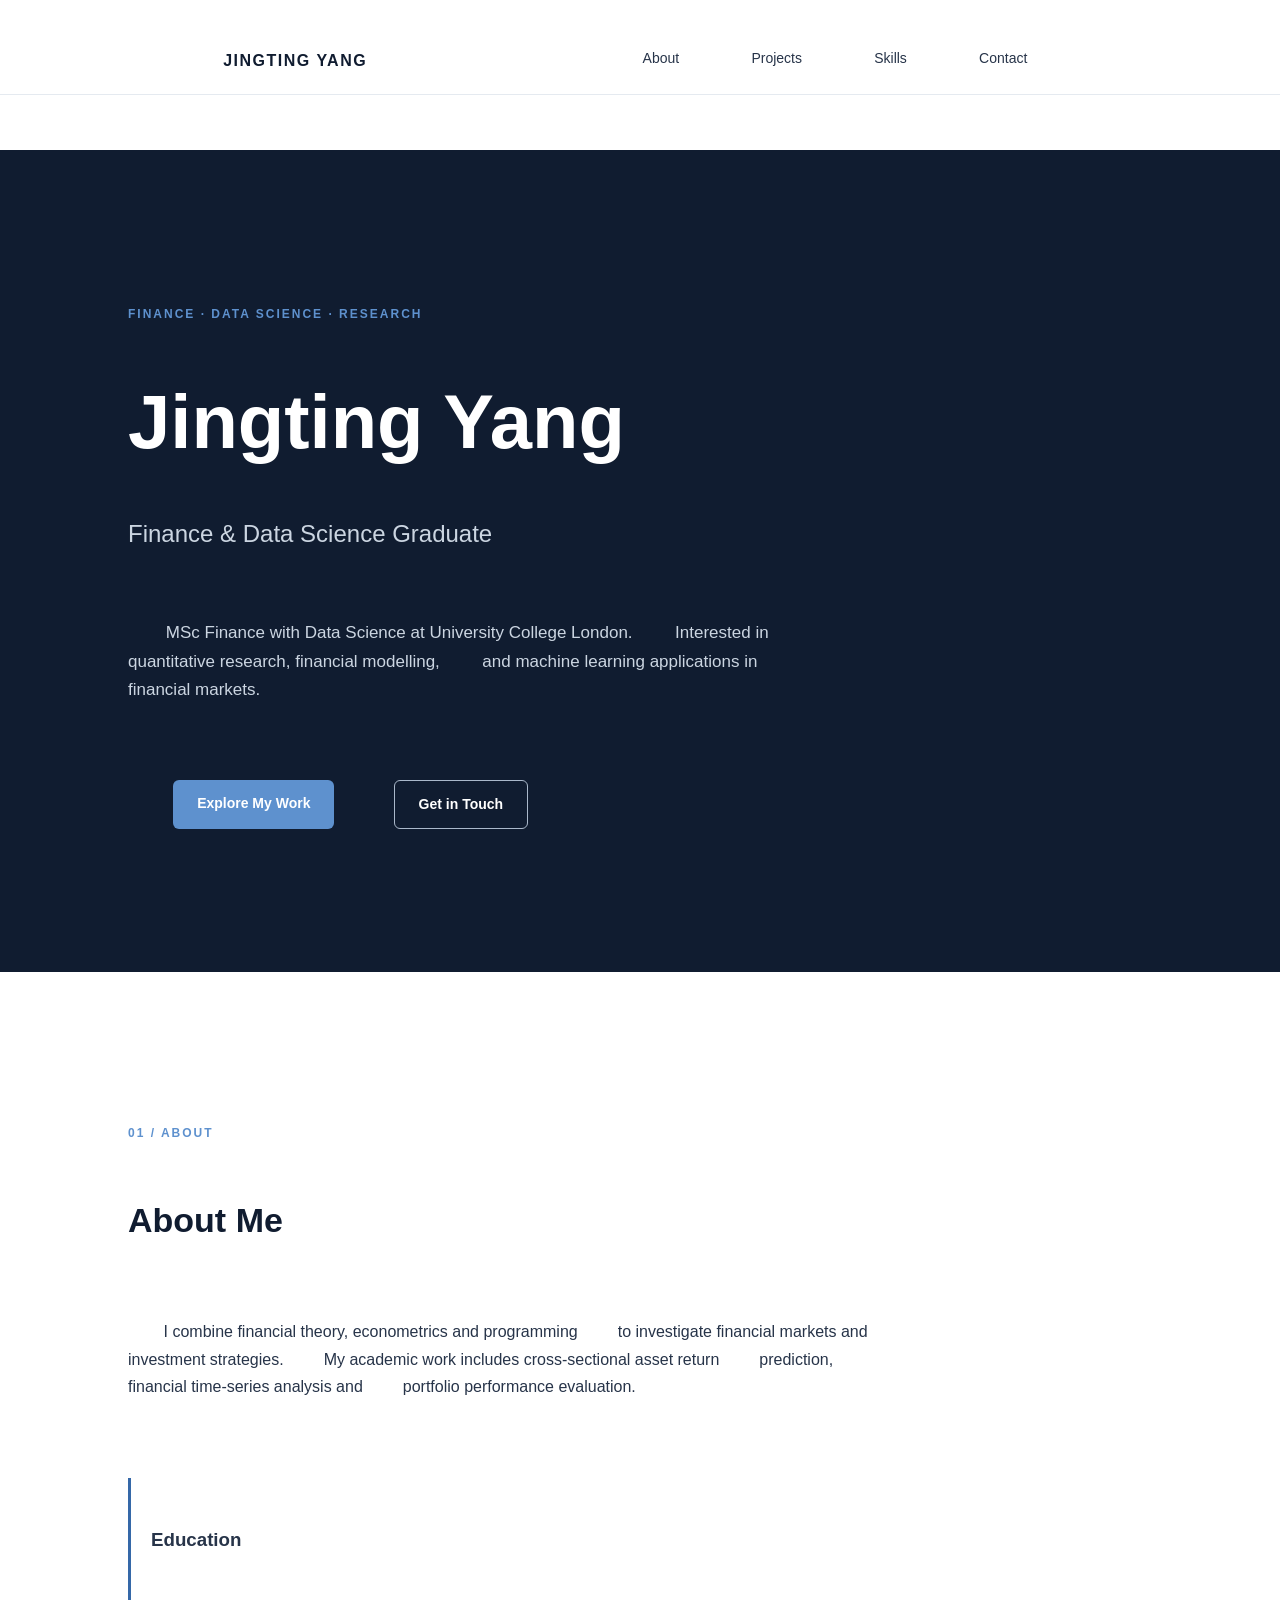
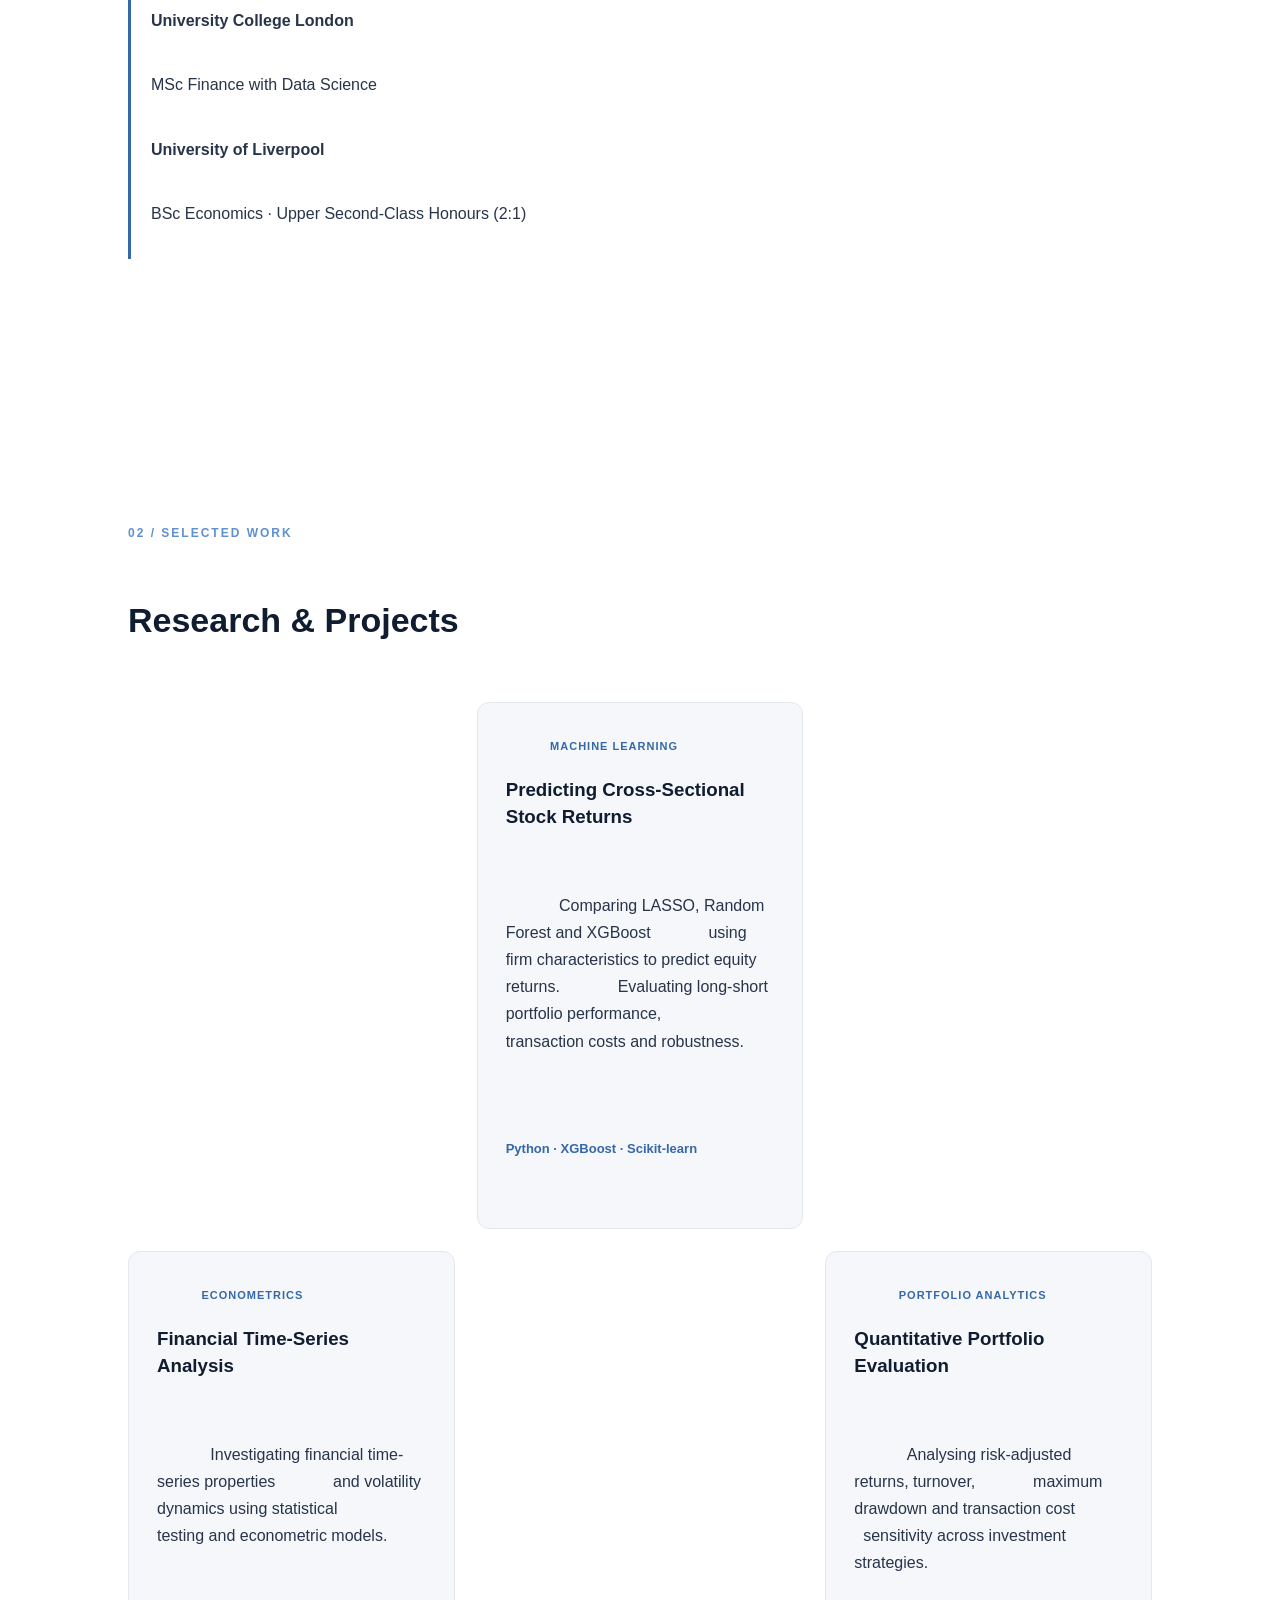
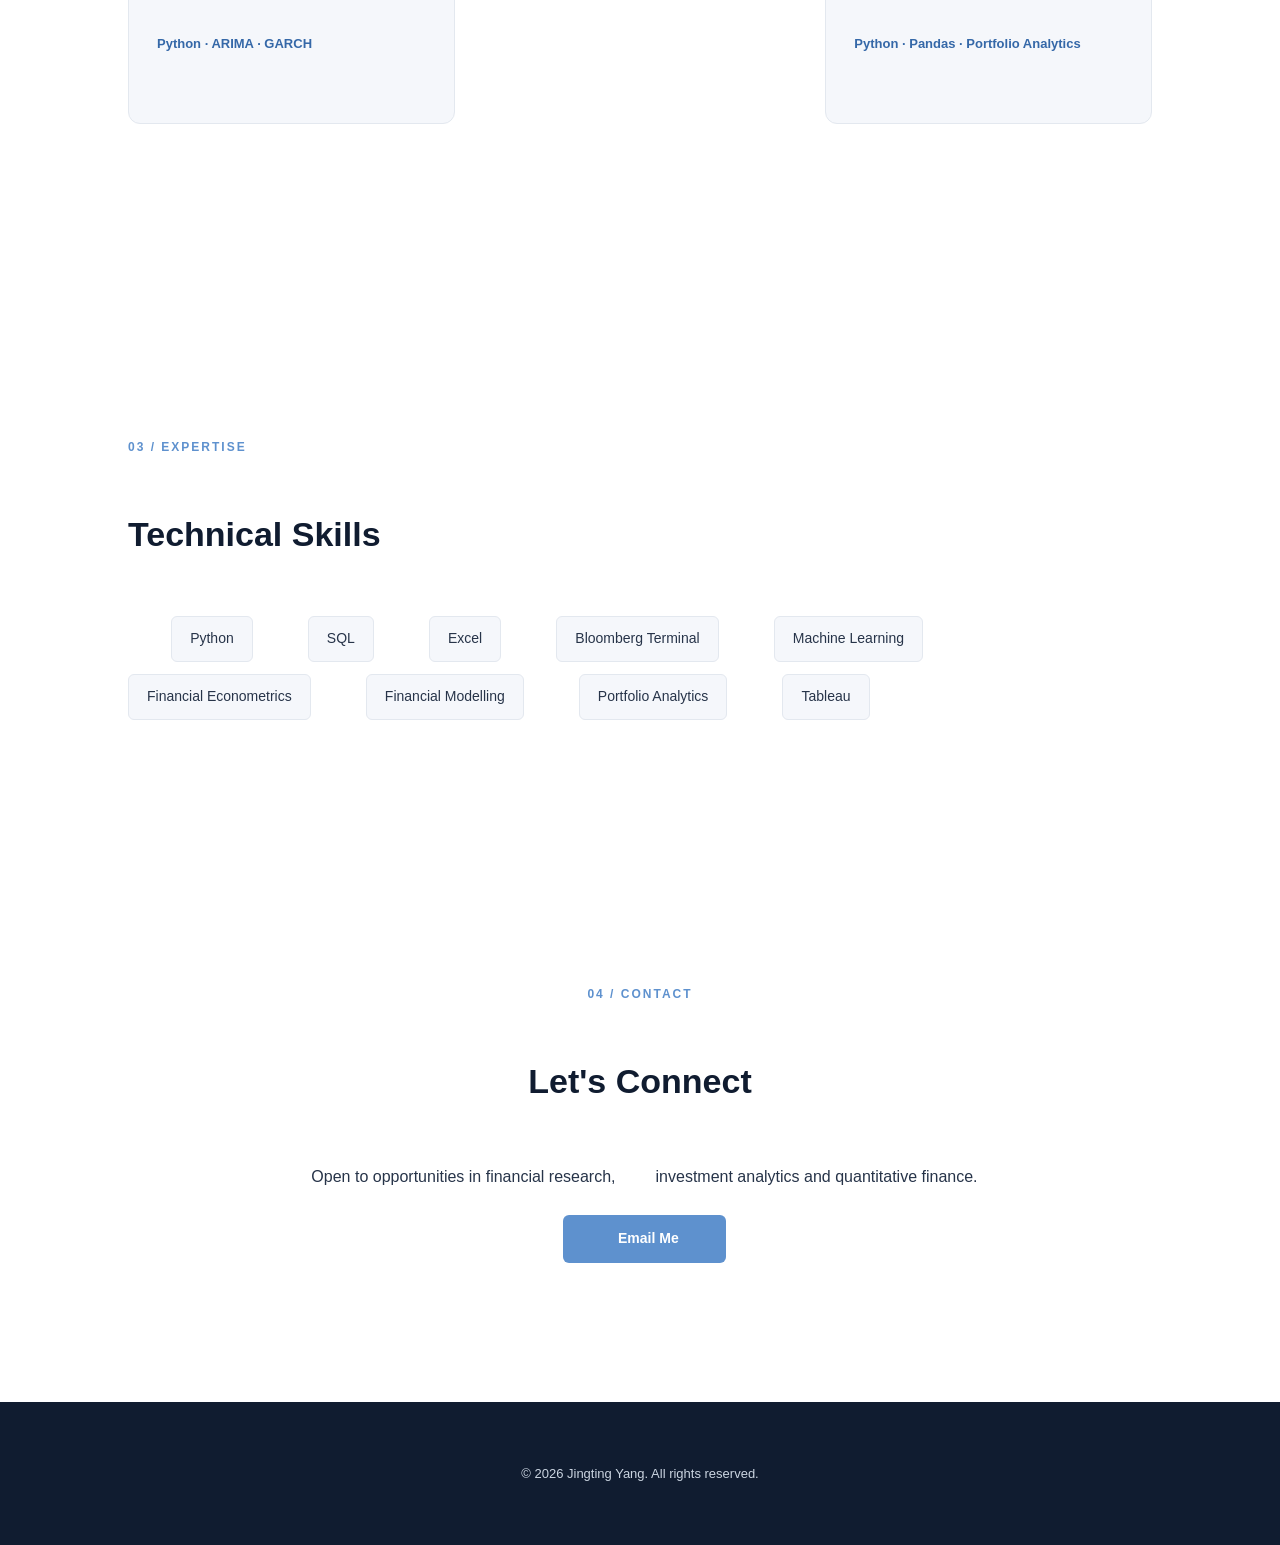
==== index.html @ b9dc1b31 "Add files via upload" ====
<!DOCTYPE html>
<html lang="en">
<head>
  <meta charset="UTF-8">
  <meta name="viewport" content="width=device-width, initial-scale=1.0">
  <meta name="description" content="Jingting Yang | Finance and Data Science Portfolio">
  <title>Jingting Yang | Finance & Data Science</title>
  <link rel="stylesheet" href="style.css">
</head>

<body>
  <header class="navbar">
    <a class="logo" href="#home">JINGTING YANG</a>
    <nav>
      <a href="#about">About</a>
      <a href="#projects">Projects</a>
      <a href="#skills">Skills</a>
      <a href="#contact">Contact</a>
    </nav>
  </header>

  <main>
    <section id="home" class="hero">
      <p class="eyebrow">FINANCE · DATA SCIENCE · RESEARCH</p>
      <h1>Jingting Yang</h1>
      <h2>Finance & Data Science Graduate</h2>
      <p class="intro">
        MSc Finance with Data Science at University College London.
        Interested in quantitative research, financial modelling,
        and machine learning applications in financial markets.
      </p>
      <div class="actions">
        <a class="button primary" href="#projects">Explore My Work</a>
        <a class="button secondary" href="#contact">Get in Touch</a>
      </div>
    </section>

    <section id="about" class="section">
      <p class="eyebrow">01 / ABOUT</p>
      <h2>About Me</h2>
      <p>
        I combine financial theory, econometrics and programming
        to investigate financial markets and investment strategies.
        My academic work includes cross-sectional asset return
        prediction, financial time-series analysis and
        portfolio performance evaluation.
      </p>
      <div class="education">
        <h3>Education</h3>
        <p><strong>University College London</strong></p>
        <p>MSc Finance with Data Science</p>
        <p><strong>University of Liverpool</strong></p>
        <p>BSc Economics · Upper Second-Class Honours (2:1)</p>
      </div>
    </section>

    <section id="projects" class="section">
      <p class="eyebrow">02 / SELECTED WORK</p>
      <h2>Research & Projects</h2>
      <div class="project-grid">

        <article class="project-card">
          <span class="tag">MACHINE LEARNING</span>
          <h3>Predicting Cross-Sectional Stock Returns</h3>
          <p>
            Comparing LASSO, Random Forest and XGBoost
            using firm characteristics to predict equity returns.
            Evaluating long-short portfolio performance,
            transaction costs and robustness.
          </p>
          <p class="tech">Python · XGBoost · Scikit-learn</p>
        </article>

        <article class="project-card">
          <span class="tag">ECONOMETRICS</span>
          <h3>Financial Time-Series Analysis</h3>
          <p>
            Investigating financial time-series properties
            and volatility dynamics using statistical
            testing and econometric models.
          </p>
          <p class="tech">Python · ARIMA · GARCH</p>
        </article>

        <article class="project-card">
          <span class="tag">PORTFOLIO ANALYTICS</span>
          <h3>Quantitative Portfolio Evaluation</h3>
          <p>
            Analysing risk-adjusted returns, turnover,
            maximum drawdown and transaction cost
            sensitivity across investment strategies.
          </p>
          <p class="tech">Python · Pandas · Portfolio Analytics</p>
        </article>

      </div>
    </section>

    <section id="skills" class="section">
      <p class="eyebrow">03 / EXPERTISE</p>
      <h2>Technical Skills</h2>
      <div class="skills">
        <span>Python</span>
        <span>SQL</span>
        <span>Excel</span>
        <span>Bloomberg Terminal</span>
        <span>Machine Learning</span>
        <span>Financial Econometrics</span>
        <span>Financial Modelling</span>
        <span>Portfolio Analytics</span>
        <span>Tableau</span>
      </div>
    </section>

    <section id="contact" class="section contact">
      <p class="eyebrow">04 / CONTACT</p>
      <h2>Let's Connect</h2>
      <p>
        Open to opportunities in financial research,
        investment analytics and quantitative finance.
      </p>
      <a class="button primary" href="mailto:ucei791@ucl.ac.uk">
        Email Me
      </a>
    </section>
  </main>

  <footer>
    <p>© 2026 Jingting Yang. All rights reserved.</p>
  </footer>
</body>
</html>
---- style.css ----
:root {
--navy: #101c30;
--blue: #3568a8;
--light: #f5f7fb;
--text: #273449;
--muted: #64748b;
}
{
box-sizing: border-box;
}
html {
scroll-behavior: smooth;
}
body {
margin: 0;
font-family: Arial, Helvetica, sans-serif;
color: var(--text);
line-height: 1.7;
background: white;
}
a {
text-decoration: none;
color: inherit;
}
.navbar {
display: flex;
justify-content: space-between;
align-items: center;
padding: 20px 8%;
background: white;
border-bottom: 1px solid #e5eaf0;
}
.logo {
font-weight: 800;
letter-spacing: 1.5px;
color: var(--navy);
}
nav {
display: flex;
gap: 25px;
}
nav a {
font-size: 14px;
}
nav a:hover {
color: var(--blue);
}
.hero {
background: var(--navy);
color: white;
padding: 115px 10%;
}
.eyebrow {
color: #5e91ce;
font-size: 12px;
font-weight: bold;
letter-spacing: 2px;
}
.hero h1 {
font-size: clamp(44px, 7vw, 76px);
margin: 12px 0 0;
line-height: 1.2;
}
.hero h2 {
font-size: 24px;
font-weight: 400;
color: #cbd5e1;
}
.intro {
max-width: 650px;
color: #cbd5e1;
font-size: 17px;
}
.actions {
display: flex;
gap: 14px;
flex-wrap: wrap;
margin-top: 30px;
}
.button {
display: inline-block;
padding: 12px 24px;
border-radius: 6px;
font-weight: 600;
font-size: 14px;
}
.primary {
background: #5e91ce;
color: white;
}
.secondary {
border: 1px solid #aab8ca;
color: white;
}
.button:hover {
opacity: 0.85;
}
.section {
padding: 85px 10%;
max-width: 1300px;
margin: auto;
}
.section h2 {
font-size: 34px;
color: var(--navy);
margin: 10px 0 25px;
}
.section > p:not(.eyebrow) {
max-width: 750px;
}
.education {
margin-top: 35px;
padding-left: 20px;
border-left: 3px solid var(--blue);
}
.education p {
margin: 5px 0;
}
.project-grid {
display: grid;
grid-template-columns: repeat(3, 1fr);
gap: 22px;
}
.project-card {
padding: 28px;
border: 1px solid #e3e8ef;
border-radius: 12px;
background: var(--light);
transition: transform 0.2s;
}
.project-card:hover {
transform: translateY(-5px);
}
.project-card h3 {
color: var(--navy);
line-height: 1.4;
}
.tag {
color: var(--blue);
font-size: 11px;
font-weight: bold;
letter-spacing: 1px;
}
.tech {
color: var(--blue);
font-size: 13px;
font-weight: bold;
}
.skills {
display: flex;
flex-wrap: wrap;
gap: 12px;
}
.skills span {
padding: 10px 18px;
background: var(--light);
border: 1px solid #e3e8ef;
border-radius: 6px;
font-size: 14px;
}
.contact {
text-align: center;
}
.contact > p:not(.eyebrow) {
margin: 0 auto 25px;
}
footer {
text-align: center;
background: var(--navy);
color: #cbd5e1;
padding: 25px;
font-size: 13px;
}
@media (max-width: 768px) {
.navbar {
flex-direction: column;
gap: 15px;
}
nav {
gap: 14px;
flex-wrap: wrap;
justify-content: center;
}
.hero {
padding: 80px 7%;
}
.section {
padding: 65px 7%;
}
.project-grid {
grid-template-columns: 1fr;
}
}
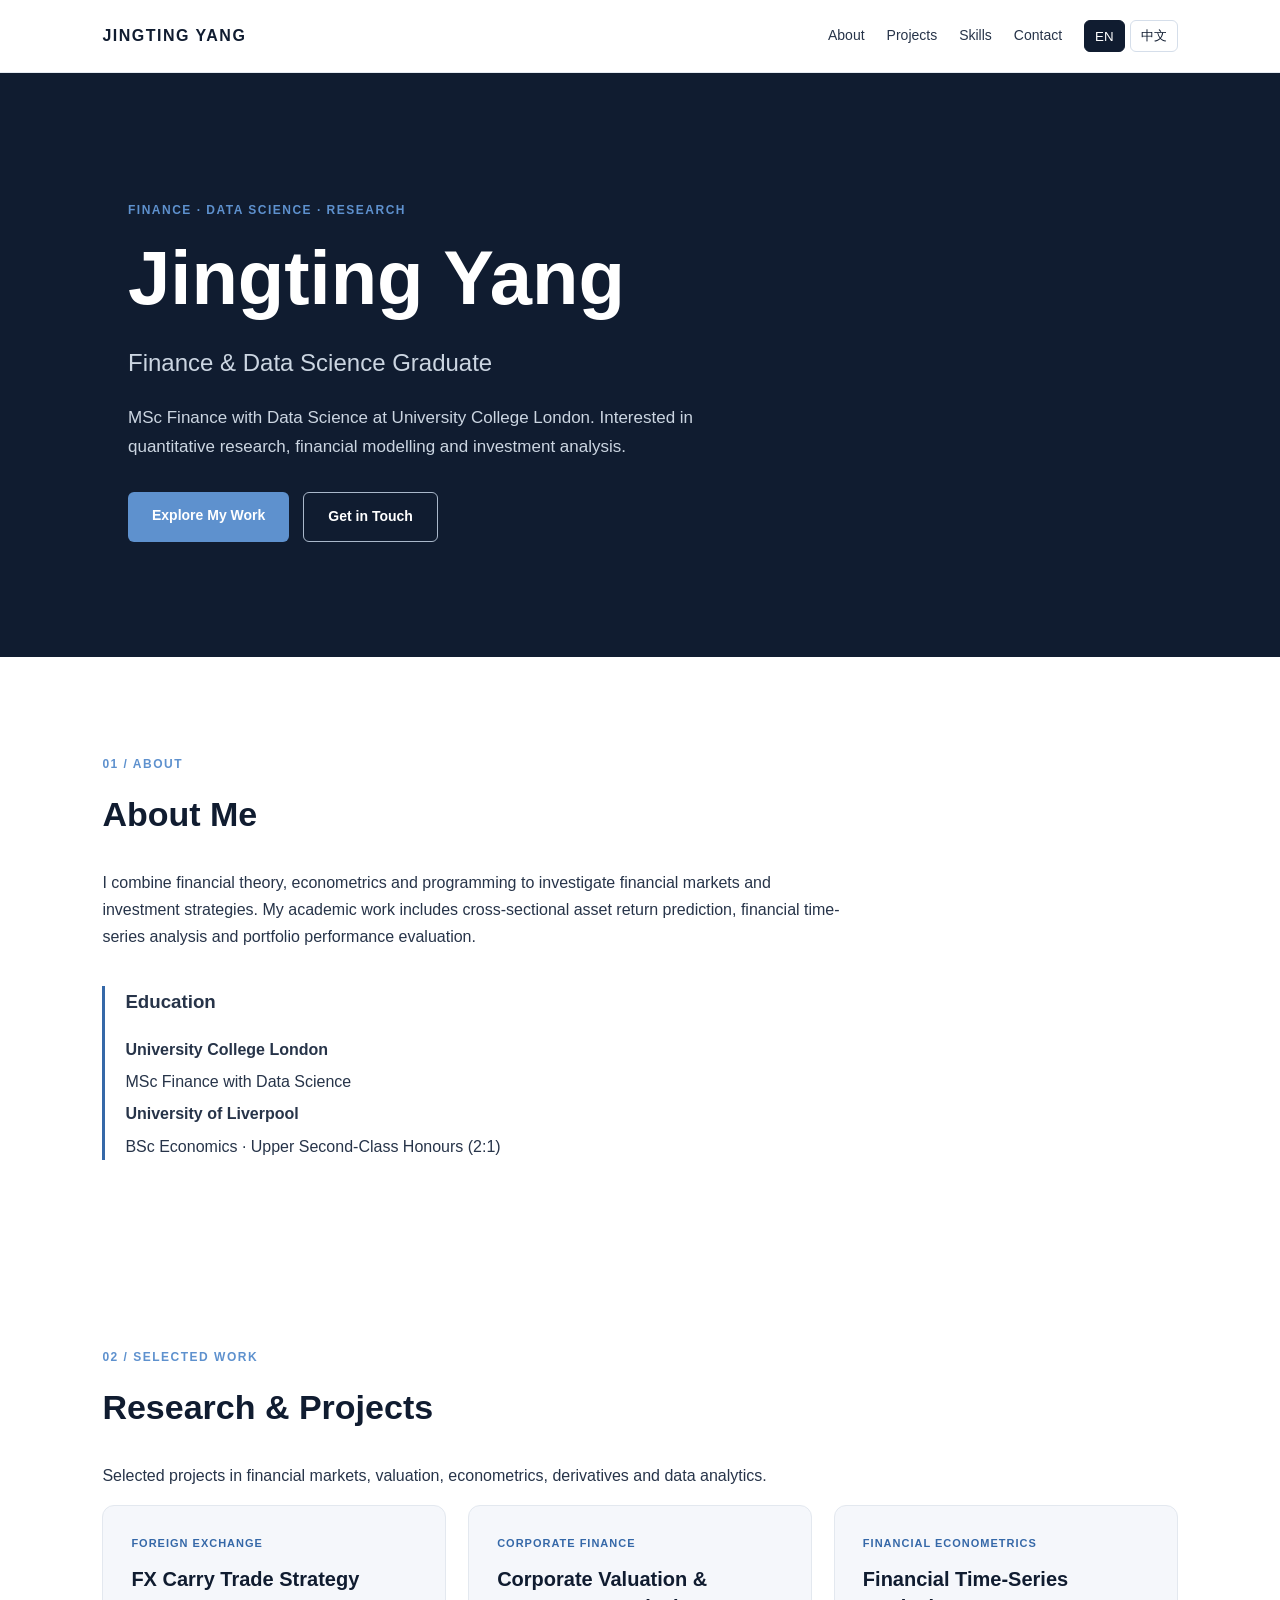
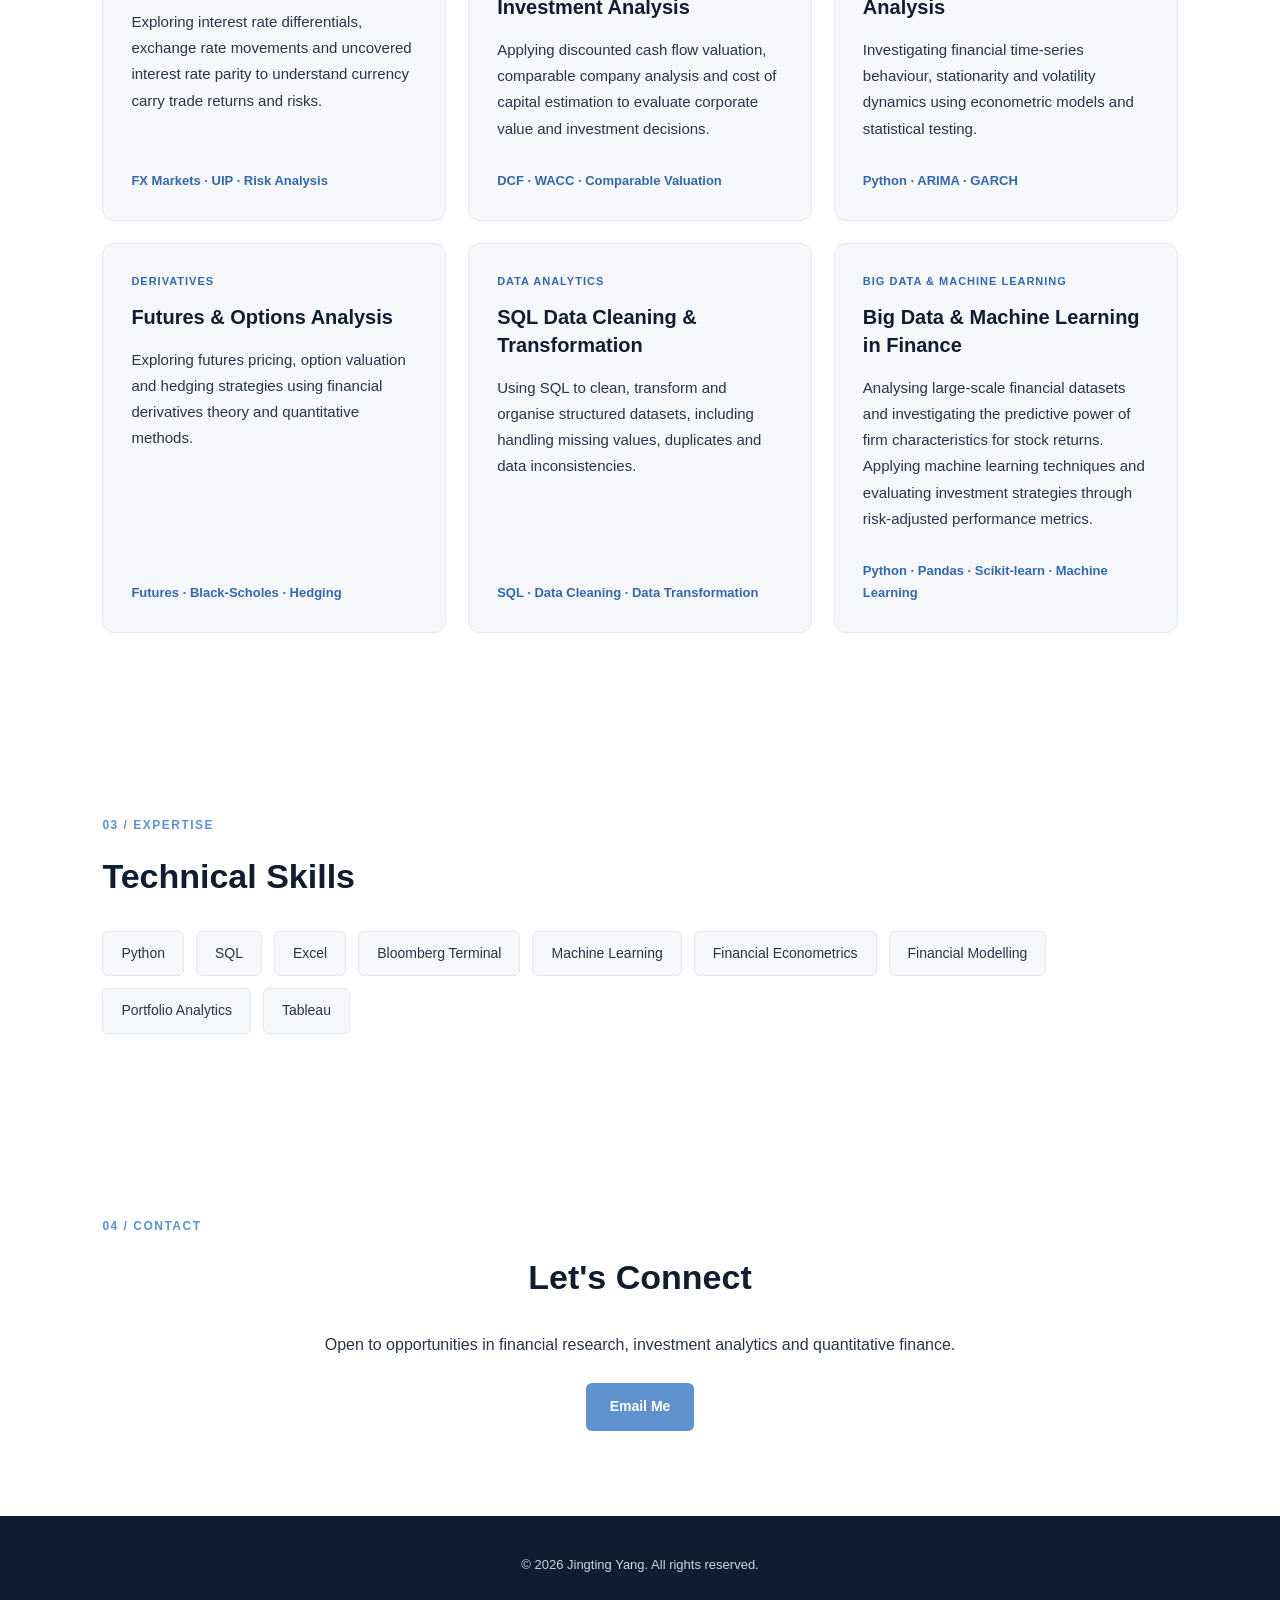
==== commit b8e29ed7: "Add files via upload" ====
--- a/index.html
+++ b/index.html
@@ -1,132 +1,118 @@
-<!DOCTYPE html>
-<html lang="en">
-<head>
-  <meta charset="UTF-8">
-  <meta name="viewport" content="width=device-width, initial-scale=1.0">
-  <meta name="description" content="Jingting Yang | Finance and Data Science Portfolio">
-  <title>Jingting Yang | Finance & Data Science</title>
-  <link rel="stylesheet" href="style.css">
-</head>
-
-<body>
-  <header class="navbar">
-    <a class="logo" href="#home">JINGTING YANG</a>
-    <nav>
-      <a href="#about">About</a>
-      <a href="#projects">Projects</a>
-      <a href="#skills">Skills</a>
-      <a href="#contact">Contact</a>
-    </nav>
-  </header>
-
-  <main>
-    <section id="home" class="hero">
-      <p class="eyebrow">FINANCE · DATA SCIENCE · RESEARCH</p>
-      <h1>Jingting Yang</h1>
-      <h2>Finance & Data Science Graduate</h2>
-      <p class="intro">
-        MSc Finance with Data Science at University College London.
-        Interested in quantitative research, financial modelling,
-        and machine learning applications in financial markets.
-      </p>
-      <div class="actions">
-        <a class="button primary" href="#projects">Explore My Work</a>
-        <a class="button secondary" href="#contact">Get in Touch</a>
-      </div>
-    </section>
-
-    <section id="about" class="section">
-      <p class="eyebrow">01 / ABOUT</p>
-      <h2>About Me</h2>
-      <p>
-        I combine financial theory, econometrics and programming
-        to investigate financial markets and investment strategies.
-        My academic work includes cross-sectional asset return
-        prediction, financial time-series analysis and
-        portfolio performance evaluation.
-      </p>
-      <div class="education">
-        <h3>Education</h3>
-        <p><strong>University College London</strong></p>
-        <p>MSc Finance with Data Science</p>
-        <p><strong>University of Liverpool</strong></p>
-        <p>BSc Economics · Upper Second-Class Honours (2:1)</p>
-      </div>
-    </section>
-
-    <section id="projects" class="section">
-      <p class="eyebrow">02 / SELECTED WORK</p>
-      <h2>Research & Projects</h2>
-      <div class="project-grid">
-
-        <article class="project-card">
-          <span class="tag">MACHINE LEARNING</span>
-          <h3>Predicting Cross-Sectional Stock Returns</h3>
-          <p>
-            Comparing LASSO, Random Forest and XGBoost
-            using firm characteristics to predict equity returns.
-            Evaluating long-short portfolio performance,
-            transaction costs and robustness.
-          </p>
-          <p class="tech">Python · XGBoost · Scikit-learn</p>
-        </article>
-
-        <article class="project-card">
-          <span class="tag">ECONOMETRICS</span>
-          <h3>Financial Time-Series Analysis</h3>
-          <p>
-            Investigating financial time-series properties
-            and volatility dynamics using statistical
-            testing and econometric models.
-          </p>
-          <p class="tech">Python · ARIMA · GARCH</p>
-        </article>
-
-        <article class="project-card">
-          <span class="tag">PORTFOLIO ANALYTICS</span>
-          <h3>Quantitative Portfolio Evaluation</h3>
-          <p>
-            Analysing risk-adjusted returns, turnover,
-            maximum drawdown and transaction cost
-            sensitivity across investment strategies.
-          </p>
-          <p class="tech">Python · Pandas · Portfolio Analytics</p>
-        </article>
-
-      </div>
-    </section>
-
-    <section id="skills" class="section">
-      <p class="eyebrow">03 / EXPERTISE</p>
-      <h2>Technical Skills</h2>
-      <div class="skills">
-        <span>Python</span>
-        <span>SQL</span>
-        <span>Excel</span>
-        <span>Bloomberg Terminal</span>
-        <span>Machine Learning</span>
-        <span>Financial Econometrics</span>
-        <span>Financial Modelling</span>
-        <span>Portfolio Analytics</span>
-        <span>Tableau</span>
-      </div>
-    </section>
-
-    <section id="contact" class="section contact">
-      <p class="eyebrow">04 / CONTACT</p>
-      <h2>Let's Connect</h2>
-      <p>
-        Open to opportunities in financial research,
-        investment analytics and quantitative finance.
-      </p>
-      <a class="button primary" href="mailto:ucei791@ucl.ac.uk">
-        Email Me
-      </a>
-    </section>
-  </main>
-
-  <footer>
-    <p>© 2026 Jingting Yang. All rights reserved.</p>
-  </footer>
-</body>
-</html>+<!DOCTYPE html>
+<html lang="en">
+<head>
+  <meta charset="UTF-8">
+  <meta name="viewport" content="width=device-width, initial-scale=1.0">
+  <meta name="description" content="Jingting Yang | Finance and Data Science Portfolio">
+  <title>Jingting Yang | Finance & Data Science</title>
+  <link rel="stylesheet" href="style.css">
+  <script src="lang.js" defer></script>
+</head>
+<body>
+  <header class="navbar">
+    <a class="logo" href="#home" data-i18n="logo">JINGTING YANG</a>
+    <nav aria-label="Main navigation">
+      <a href="#about" data-i18n="navAbout">About</a>
+      <a href="#projects" data-i18n="navProjects">Projects</a>
+      <a href="#skills" data-i18n="navSkills">Skills</a>
+      <a href="#contact" data-i18n="navContact">Contact</a>
+      <div class="language-switch" aria-label="Language selection">
+        <button type="button" data-lang="en" onclick="switchLanguage('en')">EN</button>
+        <button type="button" data-lang="zh" onclick="switchLanguage('zh')">中文</button>
+      </div>
+    </nav>
+  </header>
+
+  <main>
+    <section id="home" class="hero">
+      <p class="eyebrow" data-i18n="heroEyebrow">FINANCE · DATA SCIENCE · RESEARCH</p>
+      <h1 data-i18n="heroTitle">Jingting Yang</h1>
+      <h2 data-i18n="heroSubtitle">Finance & Data Science Graduate</h2>
+      <p class="intro" data-i18n="heroDescription">MSc Finance with Data Science at University College London. Interested in quantitative research, financial modelling and investment analysis.</p>
+      <div class="actions">
+        <a class="button primary" href="#projects" data-i18n="explore">Explore My Work</a>
+        <a class="button secondary" href="#contact" data-i18n="getInTouch">Get in Touch</a>
+      </div>
+    </section>
+
+    <section id="about" class="section">
+      <p class="eyebrow" data-i18n="aboutEyebrow">01 / ABOUT</p>
+      <h2 data-i18n="aboutTitle">About Me</h2>
+      <p data-i18n="aboutDescription">I combine financial theory, econometrics and programming to investigate financial markets and investment strategies. My academic work includes cross-sectional asset return prediction, financial time-series analysis and portfolio performance evaluation.</p>
+      <div class="education">
+        <h3 data-i18n="educationTitle">Education</h3>
+        <p><strong data-i18n="ucl">University College London</strong></p>
+        <p data-i18n="uclDegree">MSc Finance with Data Science</p>
+        <p><strong data-i18n="liverpool">University of Liverpool</strong></p>
+        <p data-i18n="liverpoolDegree">BSc Economics · Upper Second-Class Honours (2:1)</p>
+      </div>
+    </section>
+
+    <section id="projects" class="section">
+      <p class="eyebrow" data-i18n="projectsEyebrow">02 / SELECTED WORK</p>
+      <h2 data-i18n="projectsTitle">Research & Projects</h2>
+      <p class="section-description" data-i18n="projectsDescription">Selected projects in financial markets, valuation, econometrics, derivatives and data analytics.</p>
+      <div class="project-grid">
+        <article class="project-card">
+          <span class="tag" data-i18n="carryTag">FOREIGN EXCHANGE</span>
+          <h3 data-i18n="carryTitle">FX Carry Trade Strategy</h3>
+          <p class="project-description" data-i18n="carryDescription">Exploring interest rate differentials, exchange rate movements and uncovered interest rate parity to understand currency carry trade returns and risks.</p>
+          <p class="tech" data-i18n="carryTech">FX Markets · UIP · Risk Analysis</p>
+        </article>
+        <article class="project-card">
+          <span class="tag" data-i18n="valuationTag">CORPORATE FINANCE</span>
+          <h3 data-i18n="valuationTitle">Corporate Valuation & Investment Analysis</h3>
+          <p class="project-description" data-i18n="valuationDescription">Applying discounted cash flow valuation, comparable company analysis and cost of capital estimation to evaluate corporate value and investment decisions.</p>
+          <p class="tech" data-i18n="valuationTech">DCF · WACC · Comparable Valuation</p>
+        </article>
+        <article class="project-card">
+          <span class="tag" data-i18n="timeTag">FINANCIAL ECONOMETRICS</span>
+          <h3 data-i18n="timeTitle">Financial Time-Series Analysis</h3>
+          <p class="project-description" data-i18n="timeDescription">Investigating financial time-series behaviour, stationarity and volatility dynamics using econometric models and statistical testing.</p>
+          <p class="tech" data-i18n="timeTech">Python · ARIMA · GARCH</p>
+        </article>
+        <article class="project-card">
+          <span class="tag" data-i18n="derivativesTag">DERIVATIVES</span>
+          <h3 data-i18n="derivativesTitle">Futures & Options Analysis</h3>
+          <p class="project-description" data-i18n="derivativesDescription">Exploring futures pricing, option valuation and hedging strategies using financial derivatives theory and quantitative methods.</p>
+          <p class="tech" data-i18n="derivativesTech">Futures · Black-Scholes · Hedging</p>
+        </article>
+        <article class="project-card">
+          <span class="tag" data-i18n="sqlTag">DATA ANALYTICS</span>
+          <h3 data-i18n="sqlTitle">SQL Data Cleaning & Transformation</h3>
+          <p class="project-description" data-i18n="sqlDescription">Using SQL to clean, transform and organise structured datasets, including handling missing values, duplicates and data inconsistencies.</p>
+          <p class="tech" data-i18n="sqlTech">SQL · Data Cleaning · Data Transformation</p>
+        </article>
+        <article class="project-card">
+          <span class="tag" data-i18n="bigTag">BIG DATA & MACHINE LEARNING</span>
+          <h3 data-i18n="bigTitle">Big Data & Machine Learning in Finance</h3>
+          <p class="project-description" data-i18n="bigDescription">Analysing large-scale financial datasets and investigating the predictive power of firm characteristics for stock returns. Applying machine learning techniques and evaluating investment strategies through risk-adjusted performance metrics.</p>
+          <p class="tech" data-i18n="bigTech">Python · Pandas · Scikit-learn · Machine Learning</p>
+        </article>
+      </div>
+    </section>
+
+    <section id="skills" class="section">
+      <p class="eyebrow" data-i18n="skillsEyebrow">03 / EXPERTISE</p>
+      <h2 data-i18n="skillsTitle">Technical Skills</h2>
+      <div class="skills">
+        <span>Python</span><span>SQL</span><span>Excel</span>
+        <span data-i18n="skillBloomberg">Bloomberg Terminal</span>
+        <span data-i18n="skillML">Machine Learning</span>
+        <span data-i18n="skillEconometrics">Financial Econometrics</span>
+        <span data-i18n="skillModelling">Financial Modelling</span>
+        <span data-i18n="skillPortfolio">Portfolio Analytics</span>
+        <span>Tableau</span>
+      </div>
+    </section>
+
+    <section id="contact" class="section contact">
+      <p class="eyebrow" data-i18n="contactEyebrow">04 / CONTACT</p>
+      <h2 data-i18n="contactTitle">Let's Connect</h2>
+      <p data-i18n="contactDescription">Open to opportunities in financial research, investment analytics and quantitative finance.</p>
+      <a class="button primary" href="mailto:ucei791@ucl.ac.uk" data-i18n="emailMe">Email Me</a>
+    </section>
+  </main>
+  <footer><p data-i18n="footer">© 2026 Jingting Yang. All rights reserved.</p></footer>
+</body>
+</html>
--- a/style.css
+++ b/style.css
@@ -1,193 +1,45 @@
-:root {
---navy: #101c30;
---blue: #3568a8;
---light: #f5f7fb;
---text: #273449;
---muted: #64748b;
-}
-{
-box-sizing: border-box;
-}
-html {
-scroll-behavior: smooth;
-}
-body {
-margin: 0;
-font-family: Arial, Helvetica, sans-serif;
-color: var(--text);
-line-height: 1.7;
-background: white;
-}
-a {
-text-decoration: none;
-color: inherit;
-}
-.navbar {
-display: flex;
-justify-content: space-between;
-align-items: center;
-padding: 20px 8%;
-background: white;
-border-bottom: 1px solid #e5eaf0;
-}
-.logo {
-font-weight: 800;
-letter-spacing: 1.5px;
-color: var(--navy);
-}
-nav {
-display: flex;
-gap: 25px;
-}
-nav a {
-font-size: 14px;
-}
-nav a:hover {
-color: var(--blue);
-}
-.hero {
-background: var(--navy);
-color: white;
-padding: 115px 10%;
-}
-.eyebrow {
-color: #5e91ce;
-font-size: 12px;
-font-weight: bold;
-letter-spacing: 2px;
-}
-.hero h1 {
-font-size: clamp(44px, 7vw, 76px);
-margin: 12px 0 0;
-line-height: 1.2;
-}
-.hero h2 {
-font-size: 24px;
-font-weight: 400;
-color: #cbd5e1;
-}
-.intro {
-max-width: 650px;
-color: #cbd5e1;
-font-size: 17px;
-}
-.actions {
-display: flex;
-gap: 14px;
-flex-wrap: wrap;
-margin-top: 30px;
-}
-.button {
-display: inline-block;
-padding: 12px 24px;
-border-radius: 6px;
-font-weight: 600;
-font-size: 14px;
-}
-.primary {
-background: #5e91ce;
-color: white;
-}
-.secondary {
-border: 1px solid #aab8ca;
-color: white;
-}
-.button:hover {
-opacity: 0.85;
-}
-.section {
-padding: 85px 10%;
-max-width: 1300px;
-margin: auto;
-}
-.section h2 {
-font-size: 34px;
-color: var(--navy);
-margin: 10px 0 25px;
-}
-.section > p:not(.eyebrow) {
-max-width: 750px;
-}
-.education {
-margin-top: 35px;
-padding-left: 20px;
-border-left: 3px solid var(--blue);
-}
-.education p {
-margin: 5px 0;
-}
-.project-grid {
-display: grid;
-grid-template-columns: repeat(3, 1fr);
-gap: 22px;
-}
-.project-card {
-padding: 28px;
-border: 1px solid #e3e8ef;
-border-radius: 12px;
-background: var(--light);
-transition: transform 0.2s;
-}
-.project-card:hover {
-transform: translateY(-5px);
-}
-.project-card h3 {
-color: var(--navy);
-line-height: 1.4;
-}
-.tag {
-color: var(--blue);
-font-size: 11px;
-font-weight: bold;
-letter-spacing: 1px;
-}
-.tech {
-color: var(--blue);
-font-size: 13px;
-font-weight: bold;
-}
-.skills {
-display: flex;
-flex-wrap: wrap;
-gap: 12px;
-}
-.skills span {
-padding: 10px 18px;
-background: var(--light);
-border: 1px solid #e3e8ef;
-border-radius: 6px;
-font-size: 14px;
-}
-.contact {
-text-align: center;
-}
-.contact > p:not(.eyebrow) {
-margin: 0 auto 25px;
-}
-footer {
-text-align: center;
-background: var(--navy);
-color: #cbd5e1;
-padding: 25px;
-font-size: 13px;
-}
-@media (max-width: 768px) {
-.navbar {
-flex-direction: column;
-gap: 15px;
-}
-nav {
-gap: 14px;
-flex-wrap: wrap;
-justify-content: center;
-}
-.hero {
-padding: 80px 7%;
-}
-.section {
-padding: 65px 7%;
-}
-.project-grid {
-grid-template-columns: 1fr;
-}
-}+:root { --navy:#101c30; --blue:#3568a8; --light:#f5f7fb; --text:#273449; --muted:#64748b; }
+* { box-sizing:border-box; }
+html { scroll-behavior:smooth; }
+body { margin:0; font-family:Arial,"Microsoft YaHei","PingFang SC",sans-serif; color:var(--text); line-height:1.7; background:white; }
+a { text-decoration:none; color:inherit; }
+.navbar { display:flex; justify-content:space-between; align-items:center; gap:18px; padding:20px 8%; background:white; border-bottom:1px solid #e5eaf0; }
+.logo { font-weight:800; letter-spacing:1.5px; color:var(--navy); }
+nav { display:flex; gap:22px; align-items:center; flex-wrap:wrap; }
+nav a { font-size:14px; }
+nav a:hover { color:var(--blue); }
+.language-switch { display:flex; gap:5px; }
+.language-switch button { padding:6px 10px; border:1px solid #d5deea; border-radius:6px; background:white; color:var(--navy); cursor:pointer; }
+.language-switch button.active { background:var(--navy); color:white; border-color:var(--navy); }
+.hero { background:var(--navy); color:white; padding:115px 10%; }
+.eyebrow { color:#5e91ce; font-size:12px; font-weight:bold; letter-spacing:1.5px; }
+.hero h1 { font-size:clamp(44px,7vw,76px); margin:12px 0 0; line-height:1.2; }
+.hero h2 { font-size:24px; font-weight:400; color:#cbd5e1; }
+.intro { max-width:650px; color:#cbd5e1; font-size:17px; }
+p { text-align:left; letter-spacing:normal; word-spacing:normal; white-space:normal; overflow-wrap:break-word; }
+.actions { display:flex; gap:14px; flex-wrap:wrap; margin-top:30px; }
+.button { display:inline-block; padding:12px 24px; border-radius:6px; font-weight:600; font-size:14px; }
+.primary { background:#5e91ce; color:white; }
+.secondary { border:1px solid #aab8ca; color:white; }
+.button:hover { opacity:.85; }
+.section { padding:85px 8%; max-width:1300px; margin:auto; }
+.section h2 { font-size:34px; color:var(--navy); margin:10px 0 25px; }
+.section > p:not(.eyebrow) { max-width:750px; }
+.education { margin-top:35px; padding-left:20px; border-left:3px solid var(--blue); }
+.education p { margin:5px 0; }
+.project-grid { display:grid; grid-template-columns:repeat(3,minmax(0,1fr)); gap:22px; align-items:stretch; }
+.project-card { display:flex; flex-direction:column; min-width:0; padding:28px; border:1px solid #e3e8ef; border-radius:12px; background:var(--light); transition:transform .2s,box-shadow .2s; }
+.project-card:hover { transform:translateY(-5px); box-shadow:0 8px 24px rgba(16,28,48,.08); }
+.project-card h3 { color:var(--navy); font-size:20px; line-height:1.4; margin:12px 0 16px; }
+.project-description { font-size:15px; line-height:1.75; margin:0 0 18px; }
+.tag { color:var(--blue); font-size:11px; font-weight:bold; letter-spacing:1px; }
+.tech { color:var(--blue); font-size:13px; font-weight:bold; margin:auto 0 0; padding-top:10px; }
+.skills { display:flex; flex-wrap:wrap; gap:12px; }
+.skills span { padding:10px 18px; background:var(--light); border:1px solid #e3e8ef; border-radius:6px; font-size:14px; }
+.contact { text-align:center; }
+.contact > p:not(.eyebrow) { margin:0 auto 25px; text-align:center; }
+footer { text-align:center; background:var(--navy); color:#cbd5e1; padding:25px; font-size:13px; }
+footer p { text-align:center; }
+@media(max-width:1000px) { .project-grid { grid-template-columns:repeat(2,minmax(0,1fr)); } }
+@media(max-width:768px) { .navbar { flex-direction:column; } nav { justify-content:center; gap:14px; } .hero { padding:80px 7%; } .section { padding:65px 7%; } }
+@media(max-width:650px) { .project-grid { grid-template-columns:1fr; } .project-card { padding:24px; } }
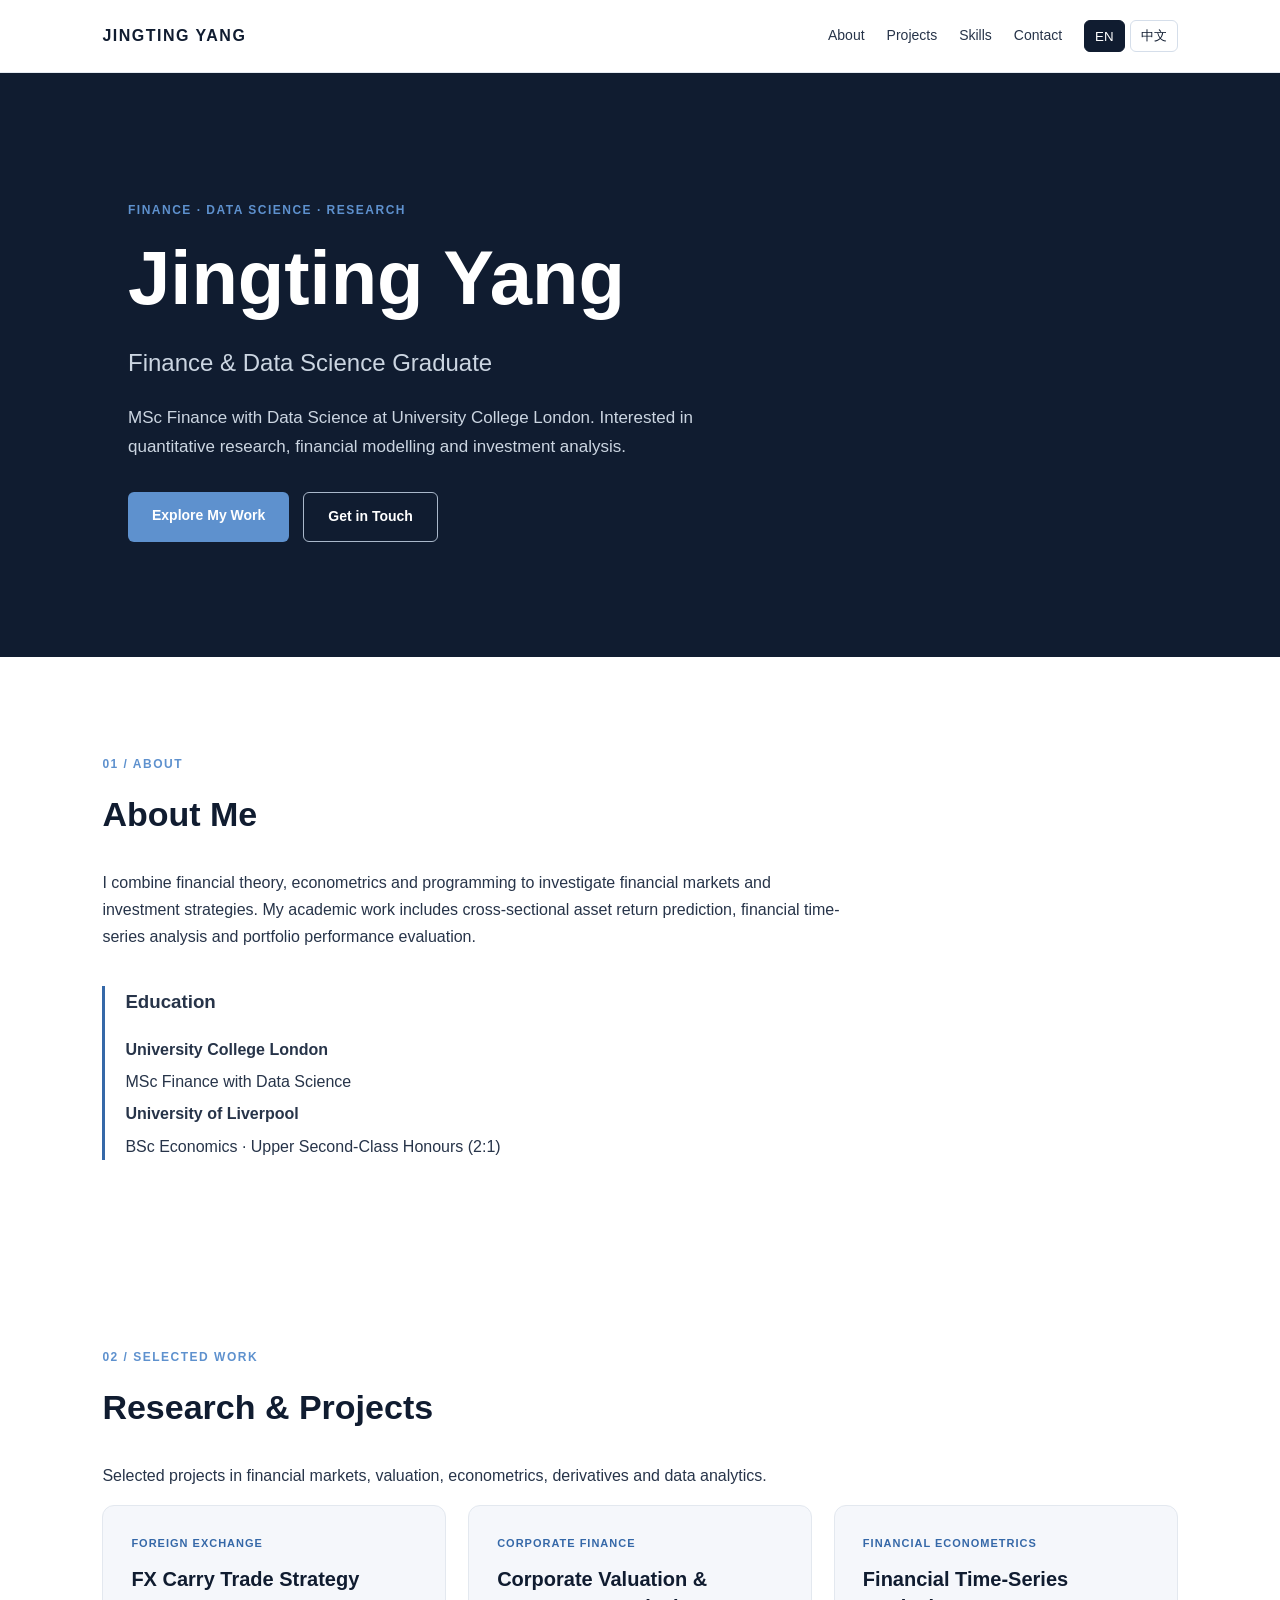
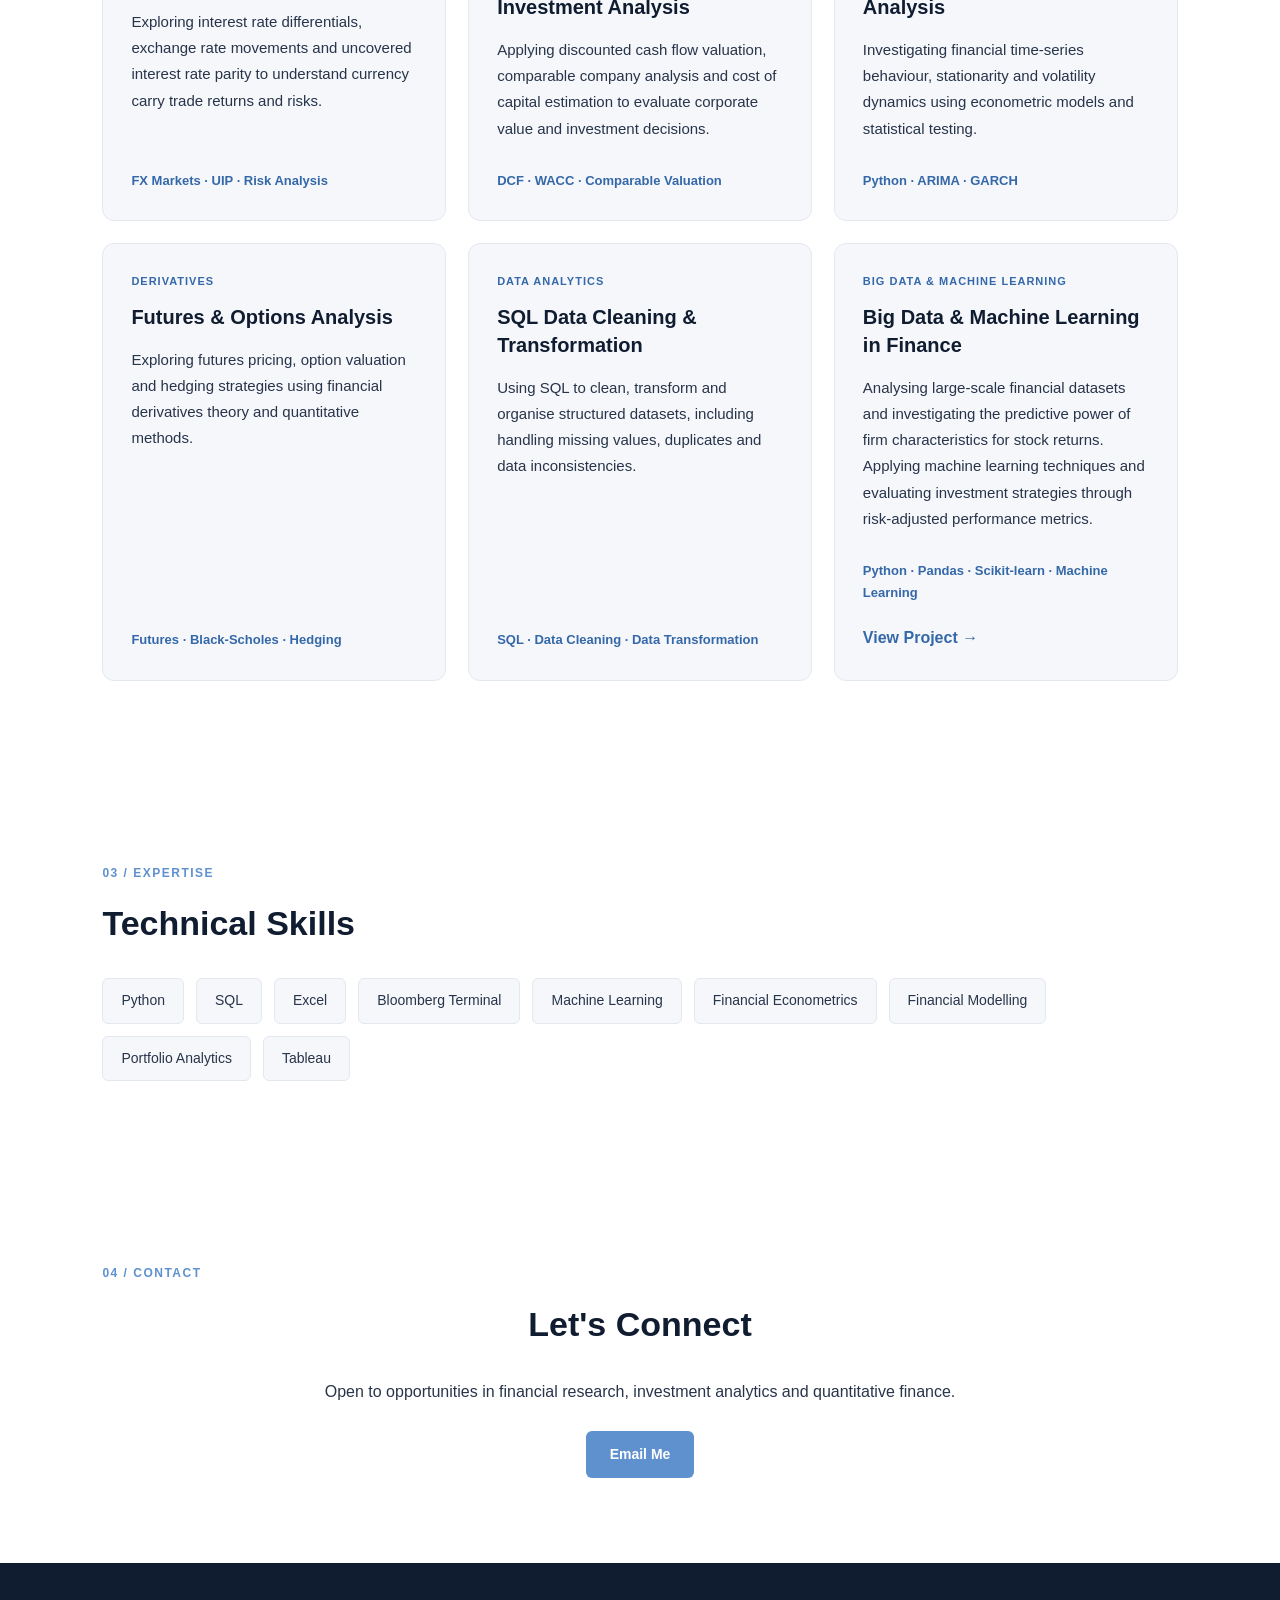
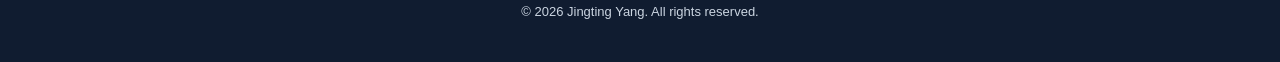
==== commit 2162217a: "Add files via upload" ====
--- a/index.html
+++ b/index.html
@@ -83,14 +83,46 @@
           <p class="project-description" data-i18n="sqlDescription">Using SQL to clean, transform and organise structured datasets, including handling missing values, duplicates and data inconsistencies.</p>
           <p class="tech" data-i18n="sqlTech">SQL · Data Cleaning · Data Transformation</p>
         </article>
-        <article class="project-card">
-          <span class="tag" data-i18n="bigTag">BIG DATA & MACHINE LEARNING</span>
-          <h3 data-i18n="bigTitle">Big Data & Machine Learning in Finance</h3>
-          <p class="project-description" data-i18n="bigDescription">Analysing large-scale financial datasets and investigating the predictive power of firm characteristics for stock returns. Applying machine learning techniques and evaluating investment strategies through risk-adjusted performance metrics.</p>
-          <p class="tech" data-i18n="bigTech">Python · Pandas · Scikit-learn · Machine Learning</p>
-        </article>
-      </div>
-    </section>
+        
+
+
+<article class="project-card">
+  <span class="tag" data-i18n="bigTag">
+    BIG DATA & MACHINE LEARNING
+  </span>
+
+  <h3 data-i18n="bigTitle">
+    Big Data & Machine Learning in Finance
+  </h3>
+
+  <p class="project-description" data-i18n="bigDescription">
+    Analysing large-scale financial datasets and
+    investigating the predictive power of firm
+    characteristics for stock returns.
+    Applying machine learning techniques and
+    evaluating investment strategies through
+    risk-adjusted performance metrics.
+  </p>
+
+  <p class="tech" data-i18n="bigTech">
+    Python · Pandas · Scikit-learn · Machine Learning
+  </p>
+
+  <a
+    href="big-data.html"
+    class="project-detail-link"
+    data-i18n="viewProject"
+  >
+    View Project →
+  </a>
+</article>
+
+<!-- End of project grid -->
+</div>
+
+<!-- End of projects section -->
+</section>
+
 
     <section id="skills" class="section">
       <p class="eyebrow" data-i18n="skillsEyebrow">03 / EXPERTISE</p>
--- a/style.css
+++ b/style.css
@@ -43,3 +43,17 @@
 @media(max-width:1000px) { .project-grid { grid-template-columns:repeat(2,minmax(0,1fr)); } }
 @media(max-width:768px) { .navbar { flex-direction:column; } nav { justify-content:center; gap:14px; } .hero { padding:80px 7%; } .section { padding:65px 7%; } }
 @media(max-width:650px) { .project-grid { grid-template-columns:1fr; } .project-card { padding:24px; } }
+
+.project-detail-link {
+    display: inline-block;
+    margin-top: 20px;
+    color: #3568a8;
+    font-weight: 700;
+    text-decoration: none;
+    transition: color 0.2s;
+}
+
+.project-detail-link:hover {
+    color: #101c30;
+    text-decoration: underline;
+}
